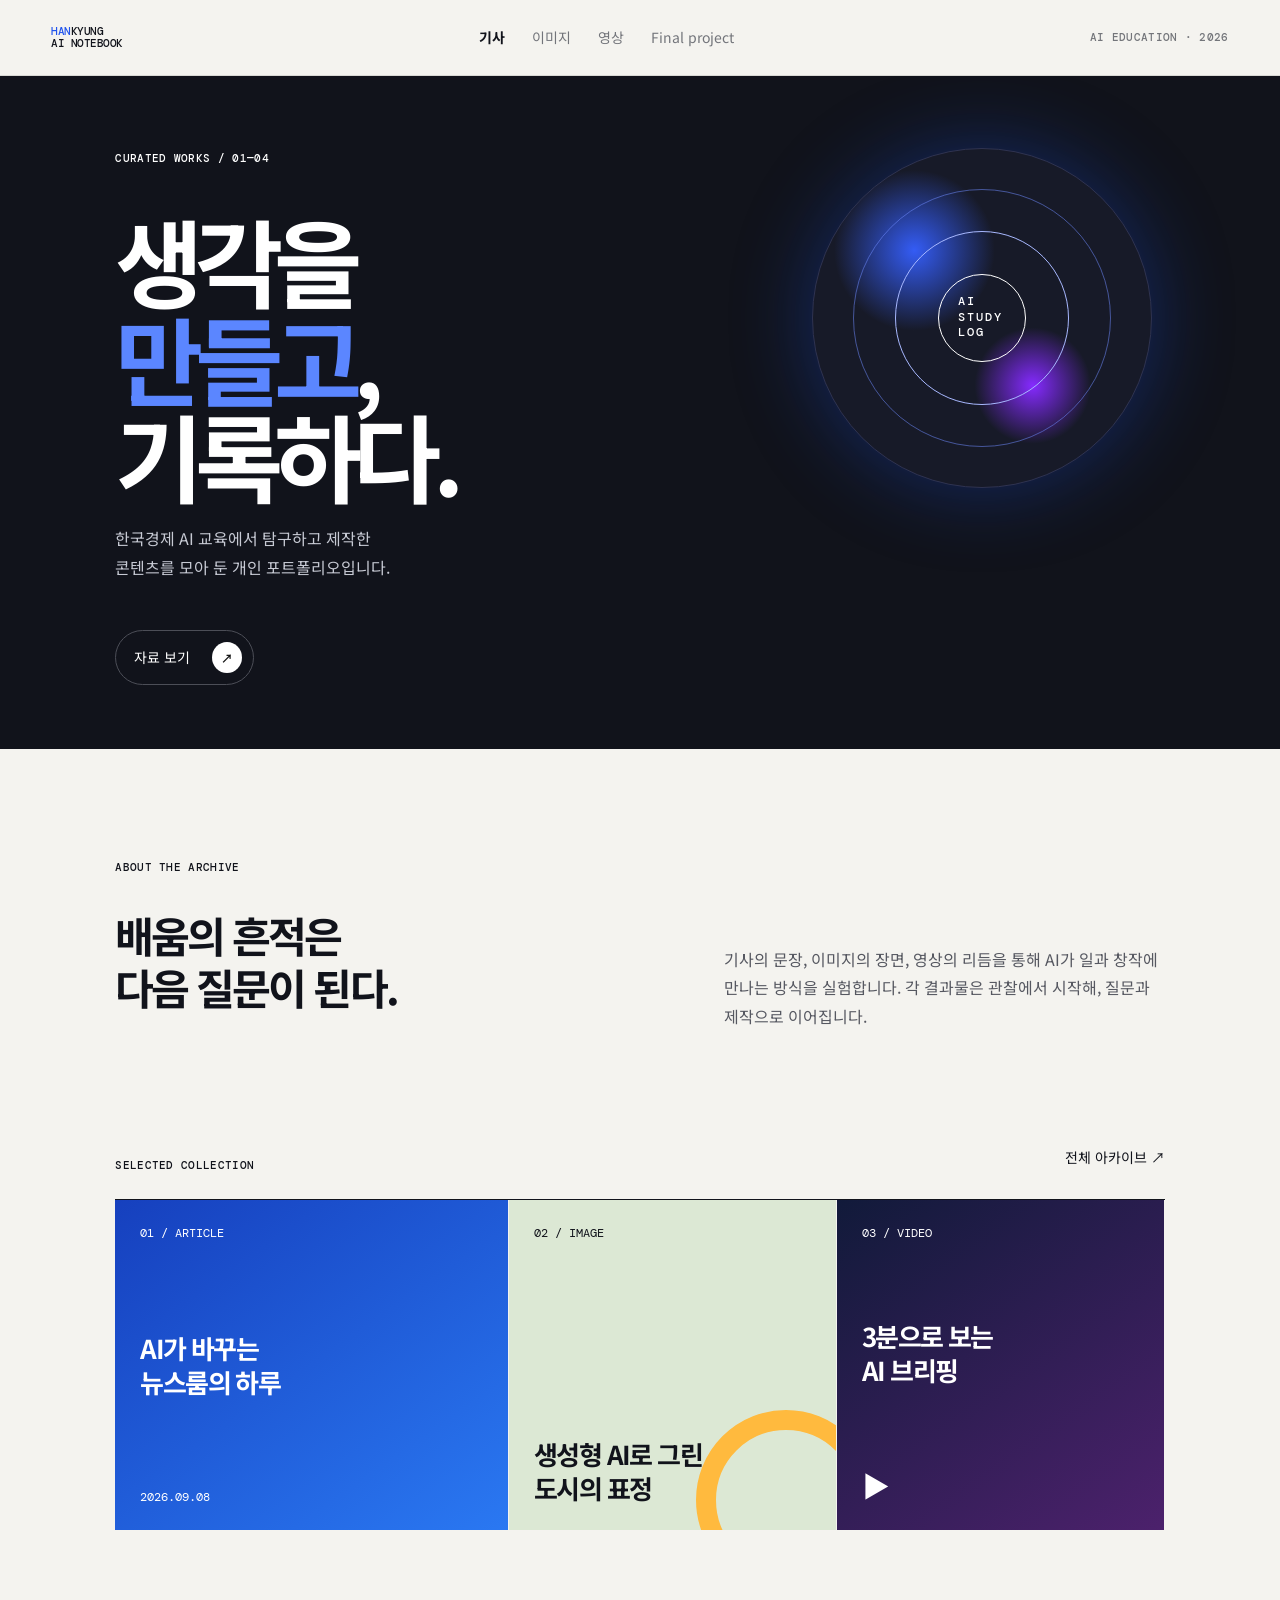
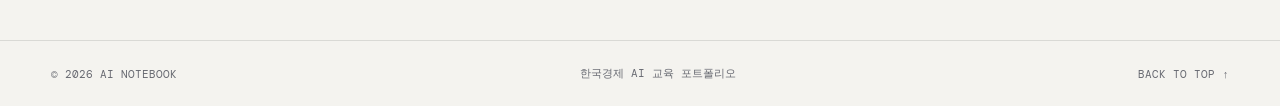
==== index.html @ bb25a0d8 "Add 한국경제 포트폴리오 사이트" ====
<!doctype html>
<html lang="ko">
<head>
  <meta charset="utf-8"><meta name="viewport" content="width=device-width, initial-scale=1">
  <meta name="description" content="한국경제 AI 교육 포트폴리오 아카이브">
  <title>AI NOTEBOOK | 한국경제 AI 교육</title>
  <link rel="preconnect" href="https://fonts.googleapis.com"><link rel="preconnect" href="https://fonts.gstatic.com" crossorigin>
  <link href="https://fonts.googleapis.com/css2?family=DM+Mono:wght@400;500&family=Noto+Sans+KR:wght@400;500;600;700;800&display=swap" rel="stylesheet">
  <link rel="stylesheet" href="style.css">
</head>
<body class="home">
  <header class="site-header"><a class="brand" href="index.html"><span>HAN</span>KYUNG<br>AI NOTEBOOK</a><nav aria-label="주요 메뉴"><a class="active" href="article.html">기사</a><a href="image.html">이미지</a><a href="video.html">영상</a><a href="final.html">Final project</a></nav><span class="cohort">AI EDUCATION · 2026</span></header>
  <main>
    <section class="hero"><p class="eyebrow">CURATED WORKS / 01—04</p><div><h1>생각을<br><em>만들고</em>,<br>기록하다.</h1><p class="hero-copy">한국경제 AI 교육에서 탐구하고 제작한<br>콘텐츠를 모아 둔 개인 포트폴리오입니다.</p><a class="round-link" href="article.html">자료 보기 <b>↗</b></a></div><div class="hero-orb" aria-hidden="true"><i></i><i></i><i></i><span>AI<br>STUDY<br>LOG</span></div></section>
    <section class="intro-grid"><div><p class="eyebrow">ABOUT THE ARCHIVE</p><h2>배움의 흔적은<br>다음 질문이 된다.</h2></div><p>기사의 문장, 이미지의 장면, 영상의 리듬을 통해 AI가 일과 창작에 만나는 방식을 실험합니다. 각 결과물은 관찰에서 시작해, 질문과 제작으로 이어집니다.</p></section>
    <section class="collection"><div class="section-top"><p class="eyebrow">SELECTED COLLECTION</p><a href="final.html">전체 아카이브 ↗</a></div><div class="feature-grid"><a class="tile tile-blue" href="article.html"><span>01 / ARTICLE</span><strong>AI가 바꾸는<br>뉴스룸의 하루</strong><small>2026.09.08</small></a><a class="tile tile-light" href="image.html"><span>02 / IMAGE</span><strong>생성형 AI로 그린<br>도시의 표정</strong><div class="mini-sun"></div></a><a class="tile tile-dark" href="video.html"><span>03 / VIDEO</span><strong>3분으로 보는<br>AI 브리핑</strong><b class="play">▶</b></a></div></section>
  </main>
  <footer><span>© 2026 AI NOTEBOOK</span><span>한국경제 AI 교육 포트폴리오</span><a href="#top">BACK TO TOP ↑</a></footer>
</body>
</html>
---- style.css ----
:root{--ink:#11131b;--paper:#f4f3ef;--blue:#2154ed;--line:#d9d9d5;--mono:'DM Mono',monospace;--sans:'Noto Sans KR',sans-serif}*{box-sizing:border-box}html{scroll-behavior:smooth}body{margin:0;color:var(--ink);background:var(--paper);font-family:var(--sans);font-size:16px}.site-header,footer{display:flex;align-items:center;justify-content:space-between;padding:25px max(4vw,32px);border-bottom:1px solid var(--line)}.brand{font:500 11px/1.12 var(--mono);letter-spacing:-.5px;color:inherit;text-decoration:none}.brand span{color:var(--blue)}nav{display:flex;gap:27px}nav a{font-size:14px;color:#72747a;text-decoration:none}nav a:hover,nav a.active{color:var(--ink);font-weight:700}.cohort,.eyebrow{font:500 11px var(--mono);letter-spacing:.03em}.cohort{color:#73757a}.hero{position:relative;overflow:hidden;min-height:580px;padding:64px max(9vw,50px);background:#11131b;color:#fff}.hero h1,.page-head h1,.final-wrap h1{margin:46px 0 20px;font-size:clamp(52px,7.5vw,108px);letter-spacing:-.09em;line-height:1.02}.hero h1 em,.final-wrap em{font-style:normal;color:#5b86ff}.hero-copy{line-height:1.8;color:#c7cad4}.round-link{display:inline-flex;gap:22px;align-items:center;margin-top:32px;padding:11px 11px 11px 18px;border:1px solid #4c4e57;border-radius:30px;color:#fff;text-decoration:none;font-size:14px}.round-link b{background:#fff;color:#111;padding:7px 9px;border-radius:50%;font-size:12px}.hero-orb{position:absolute;right:10%;top:72px;width:340px;height:340px;border:1px solid #2f3350;border-radius:50%;background:radial-gradient(circle at 30% 30%,#345cf5,transparent 24%),radial-gradient(circle at 65% 70%,#852aff,transparent 18%),#171a28;box-shadow:0 0 80px #164ad166}.hero-orb i{position:absolute;border:1px solid #708cff88;border-radius:50%;inset:40px}.hero-orb i:nth-child(2){inset:82px;border-color:#a8b8ff}.hero-orb i:nth-child(3){inset:125px;border-color:#fff}.hero-orb span{position:absolute;left:43%;top:43%;font:500 12px/1.3 var(--mono);letter-spacing:2px}.intro-grid{display:grid;grid-template-columns:1.2fr 1fr;gap:80px;padding:100px max(9vw,50px)}.intro-grid h2{font-size:clamp(28px,3.3vw,46px);letter-spacing:-.07em;line-height:1.22}.intro-grid>p{align-self:end;line-height:1.8;color:#565861}.collection{padding:0 max(9vw,50px) 110px}.section-top{display:flex;justify-content:space-between;border-bottom:1px solid var(--ink);padding-bottom:16px}.section-top a{color:inherit;text-decoration:none;font-size:14px}.feature-grid{display:grid;grid-template-columns:1.2fr 1fr 1fr;min-height:330px}.tile{position:relative;overflow:hidden;padding:25px;color:inherit;text-decoration:none;border-right:1px solid var(--paper);display:flex;flex-direction:column;justify-content:space-between}.tile span,.tile small{font:12px var(--mono)}.tile strong{font-size:26px;letter-spacing:-.06em;line-height:1.3}.tile-blue{color:#fff;background:linear-gradient(145deg,#1640be,#2a78f2)}.tile-light{background:#dce8d4}.tile-dark{color:#fff;background:linear-gradient(145deg,#111a3a,#4c216c)}.mini-sun{position:absolute;width:180px;height:180px;border:20px solid #ffba3e;border-radius:50%;right:-40px;bottom:-60px}.play{font-size:28px;z-index:1}.page-shell{max-width:1220px;margin:auto;padding:80px 40px 110px}.page-head{border-bottom:1px solid var(--ink);padding-bottom:35px;margin-bottom:45px}.page-head h1{font-size:72px;margin:28px 0 12px}.page-head>p:last-child{color:#5d6066}.article-layout{display:grid;grid-template-columns:1.1fr 1fr;gap:65px}.lead-story{position:relative;overflow:hidden;min-height:440px;padding:36px;background:#2556df;color:white}.tag{font:11px var(--mono);border:1px solid #adc2ff;padding:5px 9px;border-radius:20px}.lead-story h2{font-size:43px;letter-spacing:-.07em;line-height:1.15;margin:75px 0 18px}.lead-story p{max-width:390px;line-height:1.7}.lead-story a{position:relative;z-index:1;color:#fff}.number{position:absolute;right:-15px;bottom:-38px;font:240px/1 var(--mono);color:#ffffff20}.story-list article{padding:5px 0 25px;margin-bottom:25px;border-bottom:1px solid var(--line)}.story-list span,.video-list p{font:11px var(--mono);color:#6f727a}.story-list h3{font-size:24px;letter-spacing:-.05em;margin:13px 0}.story-list p{font-size:14px;color:#696b72}.masonry{display:grid;grid-template-columns:1.2fr .8fr 1fr;gap:18px}.visual{margin:0;min-height:240px;position:relative;overflow:hidden;background:#ddd}.visual figcaption{position:absolute;inset:auto 0 0;padding:16px;background:linear-gradient(transparent,#000b);color:#fff;font-size:17px}.visual figcaption span,.visual figcaption em{font:11px var(--mono);font-style:normal}.visual figcaption em{float:right}.one{grid-row:span 2;min-height:500px;background:radial-gradient(circle at 65% 25%,#ff6e5c,transparent 10%),linear-gradient(140deg,#17142d 25%,#175ee5 55%,#ff8c54)}.two{background:radial-gradient(circle at 70% 20%,#d9e0ff,transparent 15%),linear-gradient(125deg,#718a54,#d5e0a9)}.three{background:repeating-radial-gradient(ellipse at 20% 100%,#28d3d0 0 12px,#124d82 14px 30px)}.four{grid-column:span 2;background:radial-gradient(circle at 70% 45%,#ffde89,transparent 15%),linear-gradient(120deg,#111,#d03b99)}.five{background:linear-gradient(135deg,#f1c2b1,#772a63 48%,#192b62)}.video-page{background:#11131b;color:#f7f7f2}.video-page .site-header{border-color:#343640}.video-page nav a{color:#a1a4ad}.video-page nav a.active{color:#fff}.screen{position:relative;min-height:480px;padding:50px;background:radial-gradient(circle at 68% 42%,#7b3cff,transparent 7%),radial-gradient(circle at 55% 50%,#274ee9,transparent 20%),linear-gradient(135deg,#0d1532,#281c42);overflow:hidden}.screen:before,.screen:after{content:"";position:absolute;width:520px;height:190px;border:25px solid #2868f4;border-radius:50%;transform:rotate(-32deg);right:-90px;top:110px;opacity:.7}.screen:after{width:330px;height:120px;right:190px;top:170px;border-color:#a67cff}.screen-text{position:relative;z-index:1}.screen-text p{font:12px var(--mono)}.screen h2{font-size:clamp(35px,5vw,65px);line-height:1.15;letter-spacing:-.08em}.big-play{position:absolute;z-index:2;left:50%;top:50%;transform:translate(-50%,-50%);width:82px;height:82px;border:0;border-radius:50%;background:white;color:#2454df;font-size:26px;padding-left:8px}.duration{position:absolute;right:25px;bottom:25px;font:12px var(--mono)}.video-list{display:grid;grid-template-columns:repeat(3,1fr);gap:24px;margin-top:28px}.thumb{height:150px;display:grid;place-items:center}.thumb b{padding:12px 14px;border:1px solid #fff;border-radius:50%}.thumb-a{background:linear-gradient(135deg,#f46a80,#2433a5)}.thumb-b{background:linear-gradient(135deg,#1a937e,#8cd8cf)}.thumb-c{background:linear-gradient(135deg,#4e2573,#ff962d)}.video-list h3{margin:8px 0;font-size:18px}.final-page{background:#e5e5e0}.final-wrap{max-width:1220px;margin:auto;padding:75px 40px 75px}.final-wrap h1{margin:40px 0 15px}.final-copy{line-height:1.8;color:#606268}.project-board{margin-top:65px;display:grid;grid-template-columns:1fr 1.2fr;min-height:440px;background:#121523;color:#fff}.project-title{padding:45px}.project-title span,.project-meta{font:11px var(--mono)}.project-title h2{font-size:48px;line-height:.98;letter-spacing:-.07em}.project-title p{max-width:290px;font-size:14px;line-height:1.7;color:#c6c8d2}.project-title a{color:#fff;font-size:14px}.project-visual{position:relative;overflow:hidden;background:radial-gradient(circle,#427aff 0 11%,#182145 12% 29%,#13172b 30%)}.globe,.orbit{position:absolute;border:1px solid #8aa7ff;border-radius:50%;left:50%;top:50%;transform:translate(-50%,-50%)}.globe{width:180px;height:180px;background:repeating-linear-gradient(0deg,transparent 0 17px,#7194f855 18px 19px);box-shadow:0 0 55px #2556ff}.orbit{width:380px;height:180px;transform:translate(-50%,-50%) rotate(-24deg)}.o2{width:260px;height:300px;transform:translate(-50%,-50%) rotate(43deg);border-color:#eb96ff}.project-visual b{position:absolute;right:35px;bottom:30px;font:500 13px/1.2 var(--mono);letter-spacing:2px}.project-meta{display:flex;justify-content:space-between;gap:15px;padding-top:18px}footer{border-top:1px solid var(--line);border-bottom:0;font:11px var(--mono);color:#676971}footer a{color:inherit;text-decoration:none}@media(max-width:720px){.site-header{padding:18px 22px;align-items:flex-start}.cohort{display:none}nav{gap:13px;flex-wrap:wrap;justify-content:flex-end}nav a{font-size:12px}.hero{padding:42px 28px;min-height:610px}.hero-orb{width:230px;height:230px;right:-40px;top:270px}.intro-grid,.article-layout,.project-board{grid-template-columns:1fr;gap:25px}.intro-grid{padding:65px 28px}.collection{padding:0 28px 65px}.feature-grid{grid-template-columns:1fr;gap:1px}.tile{min-height:185px}.page-shell,.final-wrap{padding:55px 22px 65px}.page-head h1{font-size:55px}.masonry{grid-template-columns:1fr 1fr}.one{grid-row:span 1;grid-column:span 2;min-height:350px}.four{grid-column:span 2}.video-list{grid-template-columns:1fr}.screen{min-height:400px;padding:30px}.project-title{padding:32px}.project-visual{min-height:320px}.project-meta{flex-direction:column}.final-wrap h1{font-size:52px}footer{padding:22px;gap:12px;flex-wrap:wrap}}
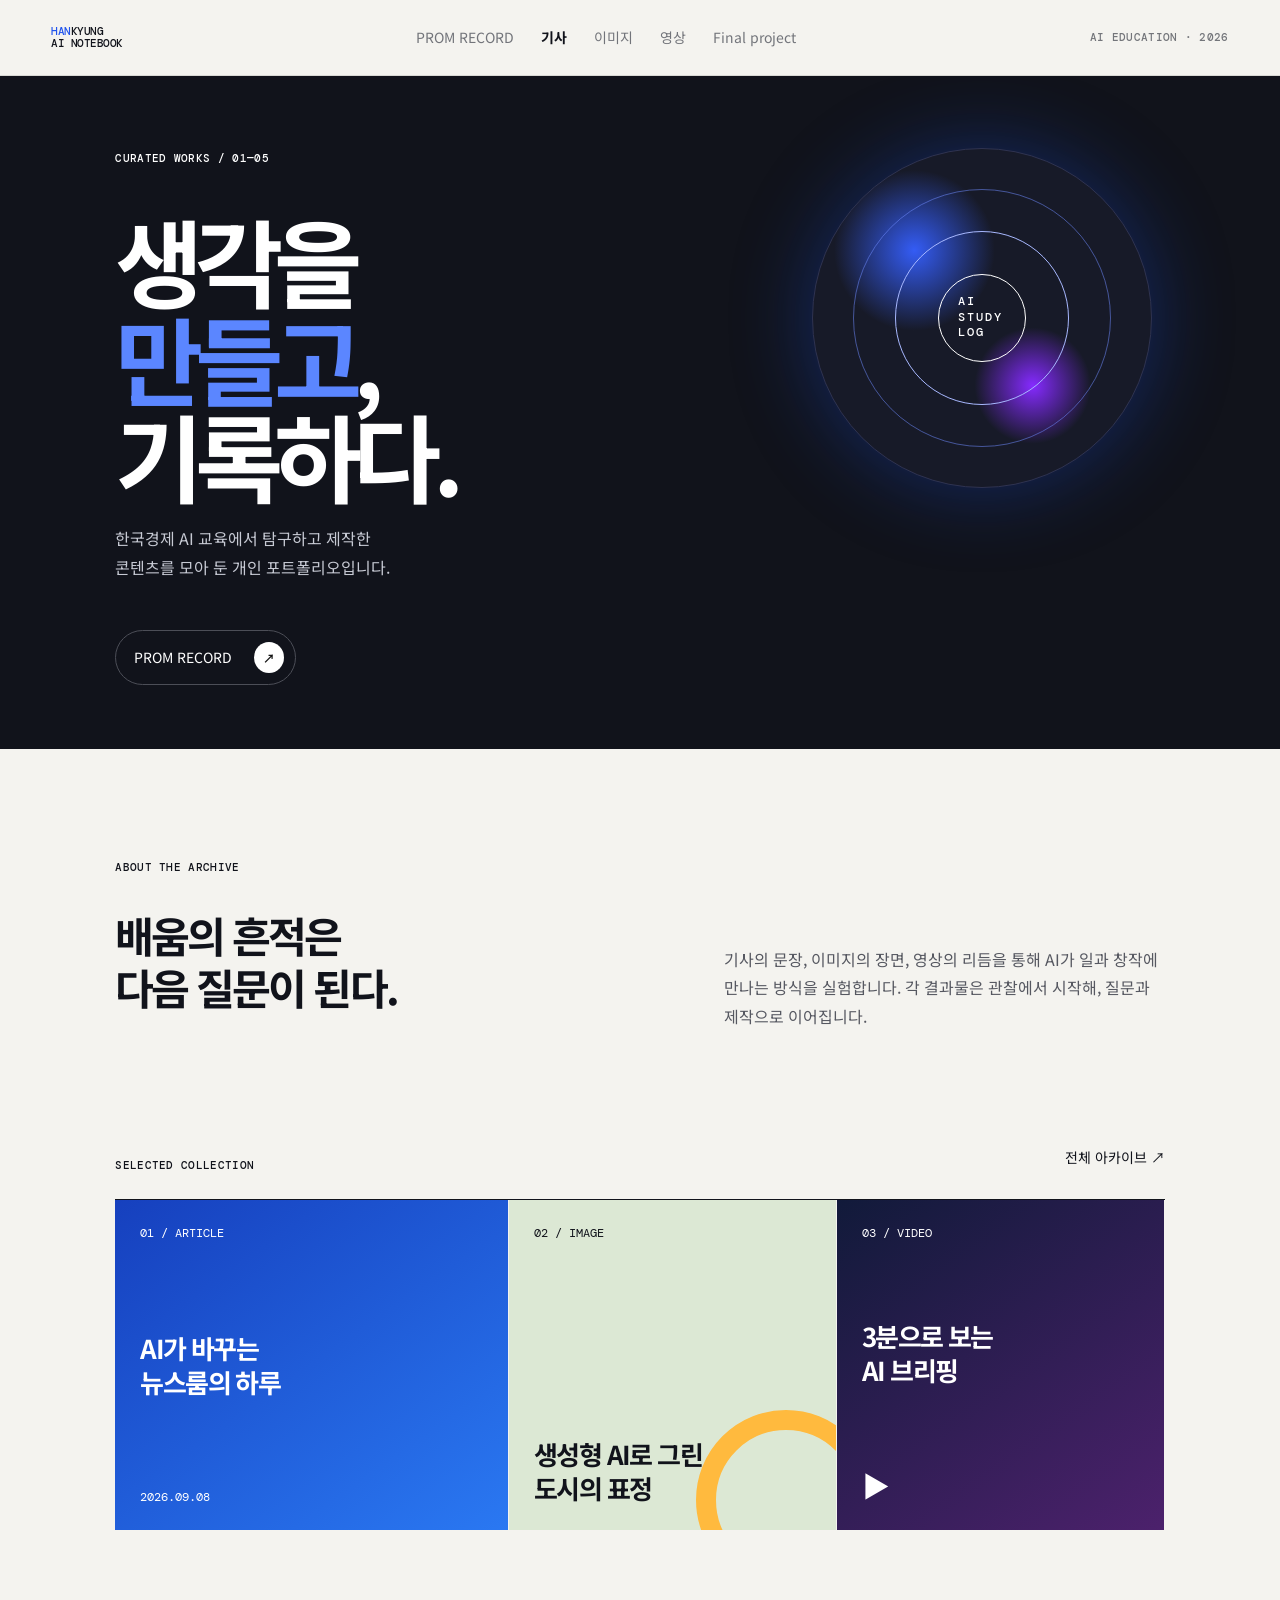
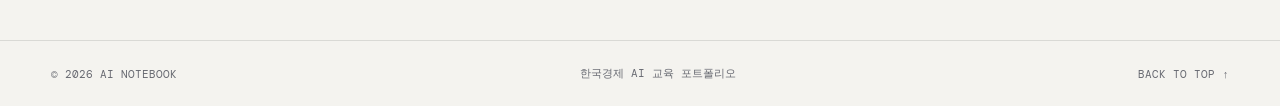
==== commit a0894ba0: "Add PROM RECORD introduction page" ====
--- a/index.html
+++ b/index.html
@@ -9,9 +9,9 @@
   <link rel="stylesheet" href="style.css">
 </head>
 <body class="home">
-  <header class="site-header"><a class="brand" href="index.html"><span>HAN</span>KYUNG<br>AI NOTEBOOK</a><nav aria-label="주요 메뉴"><a class="active" href="article.html">기사</a><a href="image.html">이미지</a><a href="video.html">영상</a><a href="final.html">Final project</a></nav><span class="cohort">AI EDUCATION · 2026</span></header>
+  <header class="site-header"><a class="brand" href="index.html"><span>HAN</span>KYUNG<br>AI NOTEBOOK</a><nav aria-label="주요 메뉴"><a href="introduce.html">PROM RECORD</a><a class="active" href="article.html">기사</a><a href="image.html">이미지</a><a href="video.html">영상</a><a href="final.html">Final project</a></nav><span class="cohort">AI EDUCATION · 2026</span></header>
   <main>
-    <section class="hero"><p class="eyebrow">CURATED WORKS / 01—04</p><div><h1>생각을<br><em>만들고</em>,<br>기록하다.</h1><p class="hero-copy">한국경제 AI 교육에서 탐구하고 제작한<br>콘텐츠를 모아 둔 개인 포트폴리오입니다.</p><a class="round-link" href="article.html">자료 보기 <b>↗</b></a></div><div class="hero-orb" aria-hidden="true"><i></i><i></i><i></i><span>AI<br>STUDY<br>LOG</span></div></section>
+    <section class="hero"><p class="eyebrow">CURATED WORKS / 01—05</p><div><h1>생각을<br><em>만들고</em>,<br>기록하다.</h1><p class="hero-copy">한국경제 AI 교육에서 탐구하고 제작한<br>콘텐츠를 모아 둔 개인 포트폴리오입니다.</p><a class="round-link" href="introduce.html">PROM RECORD <b>↗</b></a></div><div class="hero-orb" aria-hidden="true"><i></i><i></i><i></i><span>AI<br>STUDY<br>LOG</span></div></section>
     <section class="intro-grid"><div><p class="eyebrow">ABOUT THE ARCHIVE</p><h2>배움의 흔적은<br>다음 질문이 된다.</h2></div><p>기사의 문장, 이미지의 장면, 영상의 리듬을 통해 AI가 일과 창작에 만나는 방식을 실험합니다. 각 결과물은 관찰에서 시작해, 질문과 제작으로 이어집니다.</p></section>
     <section class="collection"><div class="section-top"><p class="eyebrow">SELECTED COLLECTION</p><a href="final.html">전체 아카이브 ↗</a></div><div class="feature-grid"><a class="tile tile-blue" href="article.html"><span>01 / ARTICLE</span><strong>AI가 바꾸는<br>뉴스룸의 하루</strong><small>2026.09.08</small></a><a class="tile tile-light" href="image.html"><span>02 / IMAGE</span><strong>생성형 AI로 그린<br>도시의 표정</strong><div class="mini-sun"></div></a><a class="tile tile-dark" href="video.html"><span>03 / VIDEO</span><strong>3분으로 보는<br>AI 브리핑</strong><b class="play">▶</b></a></div></section>
   </main>
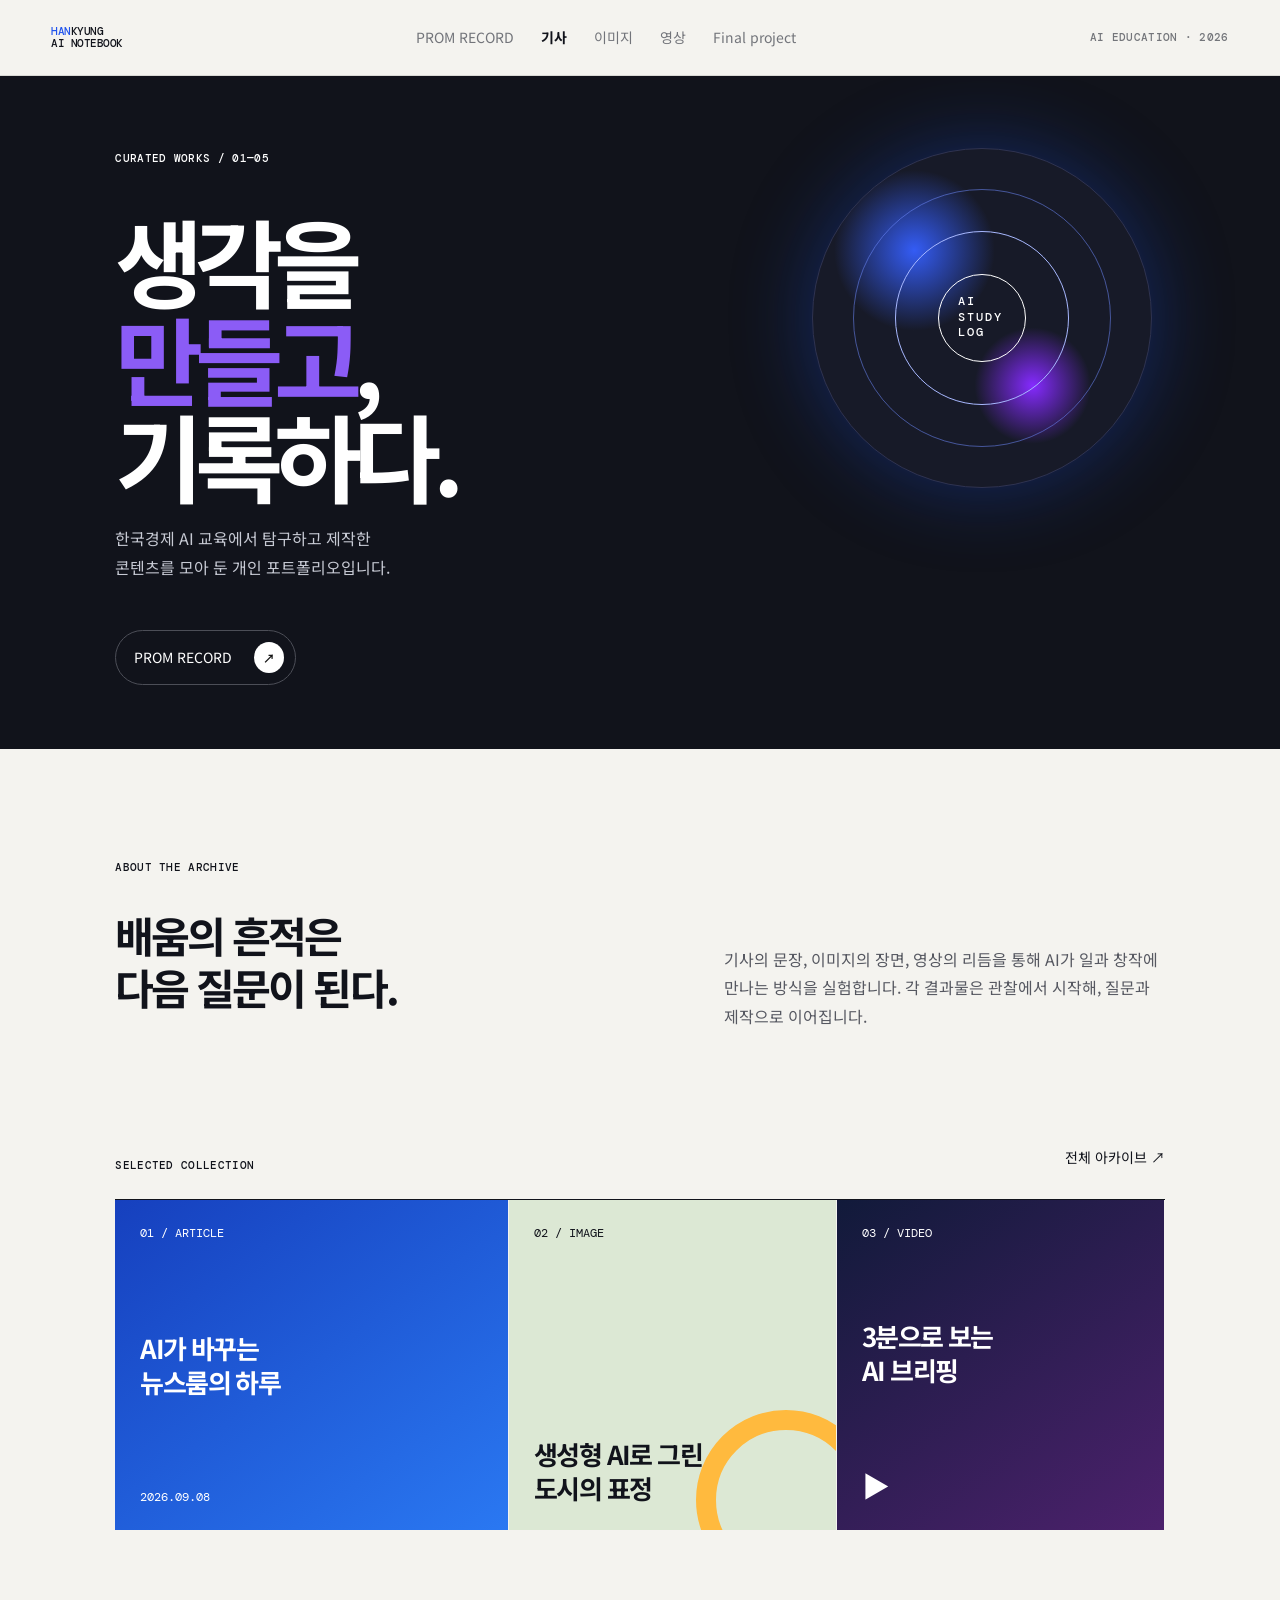
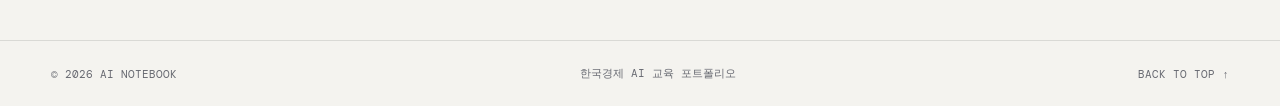
==== commit de2570a3: "Change hero highlight to purple" ====
--- a/index.html
+++ b/index.html
@@ -7,6 +7,7 @@
   <link rel="preconnect" href="https://fonts.googleapis.com"><link rel="preconnect" href="https://fonts.gstatic.com" crossorigin>
   <link href="https://fonts.googleapis.com/css2?family=DM+Mono:wght@400;500&family=Noto+Sans+KR:wght@400;500;600;700;800&display=swap" rel="stylesheet">
   <link rel="stylesheet" href="style.css">
+  <style>.hero h1 em{color:#8b5cf6}</style>
 </head>
 <body class="home">
   <header class="site-header"><a class="brand" href="index.html"><span>HAN</span>KYUNG<br>AI NOTEBOOK</a><nav aria-label="주요 메뉴"><a href="introduce.html">PROM RECORD</a><a class="active" href="article.html">기사</a><a href="image.html">이미지</a><a href="video.html">영상</a><a href="final.html">Final project</a></nav><span class="cohort">AI EDUCATION · 2026</span></header>
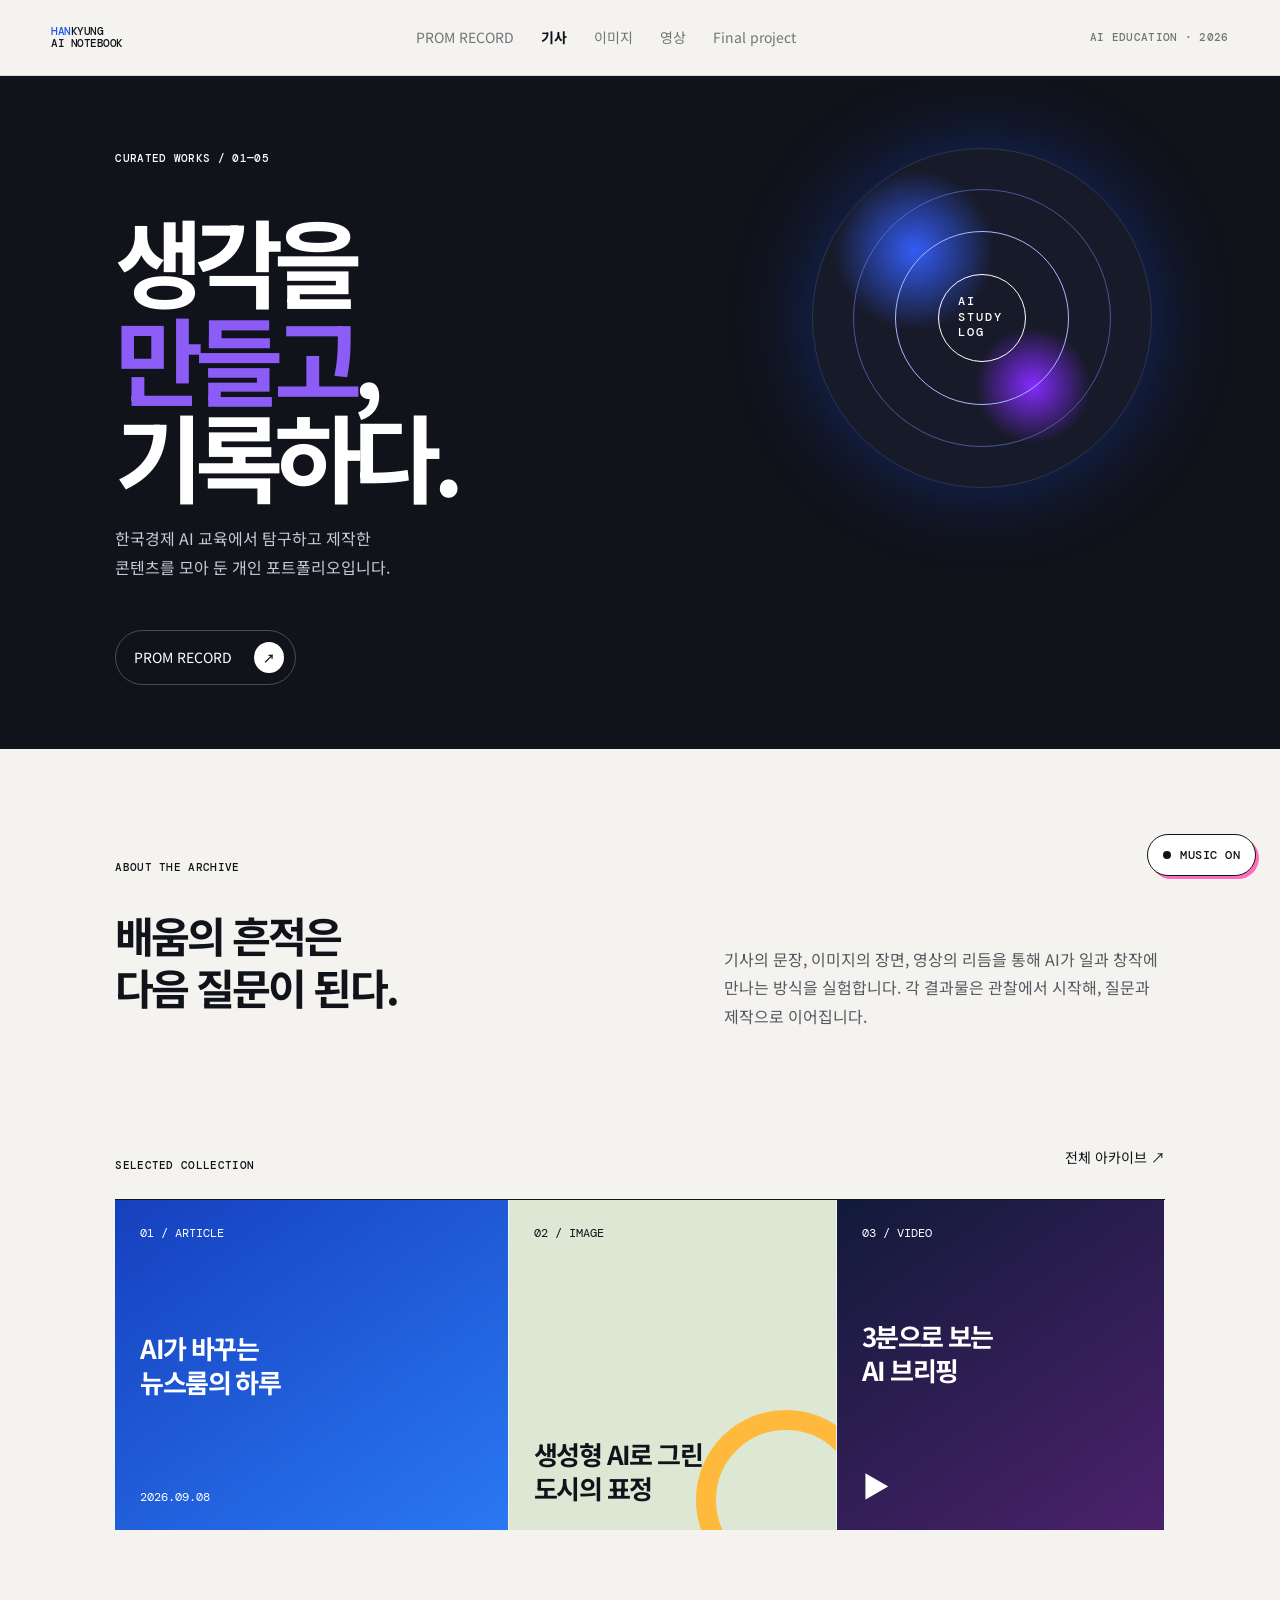
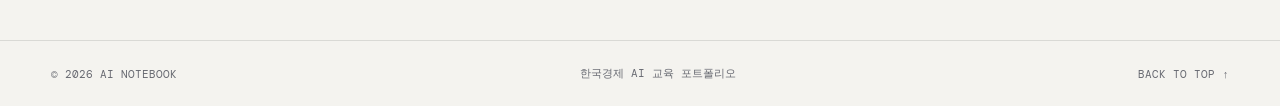
==== commit 326bd7e9: "Add playful website music toggle" ====
--- a/index.html
+++ b/index.html
@@ -8,7 +8,7 @@
   <link href="https://fonts.googleapis.com/css2?family=DM+Mono:wght@400;500&family=Noto+Sans+KR:wght@400;500;600;700;800&display=swap" rel="stylesheet">
   <link rel="stylesheet" href="style.css">
   <style>.hero h1 em{color:#8b5cf6}</style>
-</head>
+<link rel="stylesheet" href="sound.css"></head>
 <body class="home">
   <header class="site-header"><a class="brand" href="index.html"><span>HAN</span>KYUNG<br>AI NOTEBOOK</a><nav aria-label="주요 메뉴"><a href="introduce.html">PROM RECORD</a><a class="active" href="article.html">기사</a><a href="image.html">이미지</a><a href="video.html">영상</a><a href="final.html">Final project</a></nav><span class="cohort">AI EDUCATION · 2026</span></header>
   <main>
@@ -17,5 +17,5 @@
     <section class="collection"><div class="section-top"><p class="eyebrow">SELECTED COLLECTION</p><a href="final.html">전체 아카이브 ↗</a></div><div class="feature-grid"><a class="tile tile-blue" href="article.html"><span>01 / ARTICLE</span><strong>AI가 바꾸는<br>뉴스룸의 하루</strong><small>2026.09.08</small></a><a class="tile tile-light" href="image.html"><span>02 / IMAGE</span><strong>생성형 AI로 그린<br>도시의 표정</strong><div class="mini-sun"></div></a><a class="tile tile-dark" href="video.html"><span>03 / VIDEO</span><strong>3분으로 보는<br>AI 브리핑</strong><b class="play">▶</b></a></div></section>
   </main>
   <footer><span>© 2026 AI NOTEBOOK</span><span>한국경제 AI 교육 포트폴리오</span><a href="#top">BACK TO TOP ↑</a></footer>
-</body>
+<script src="sound.js"></script></body>
 </html>
--- a/sound.css
+++ b/sound.css
@@ -0,0 +1 @@
+.sound-toggle{position:fixed;right:24px;bottom:24px;z-index:20;display:inline-flex;align-items:center;gap:9px;padding:12px 15px;border:1px solid #11131b;border-radius:999px;background:#fff;color:#11131b;font:500 12px var(--mono);letter-spacing:.04em;cursor:pointer;box-shadow:3px 3px 0 #ff6cba;transition:transform .18s ease,box-shadow .18s ease}.sound-toggle:hover{transform:translate(2px,2px);box-shadow:1px 1px 0 #ff6cba}.sound-toggle[aria-pressed="true"]{background:#ff6cba;color:#11131b;box-shadow:3px 3px 0 #11131b}.sound-toggle i{width:8px;height:8px;border-radius:50%;background:currentColor}@media(max-width:720px){.sound-toggle{right:16px;bottom:16px;padding:11px 13px}}
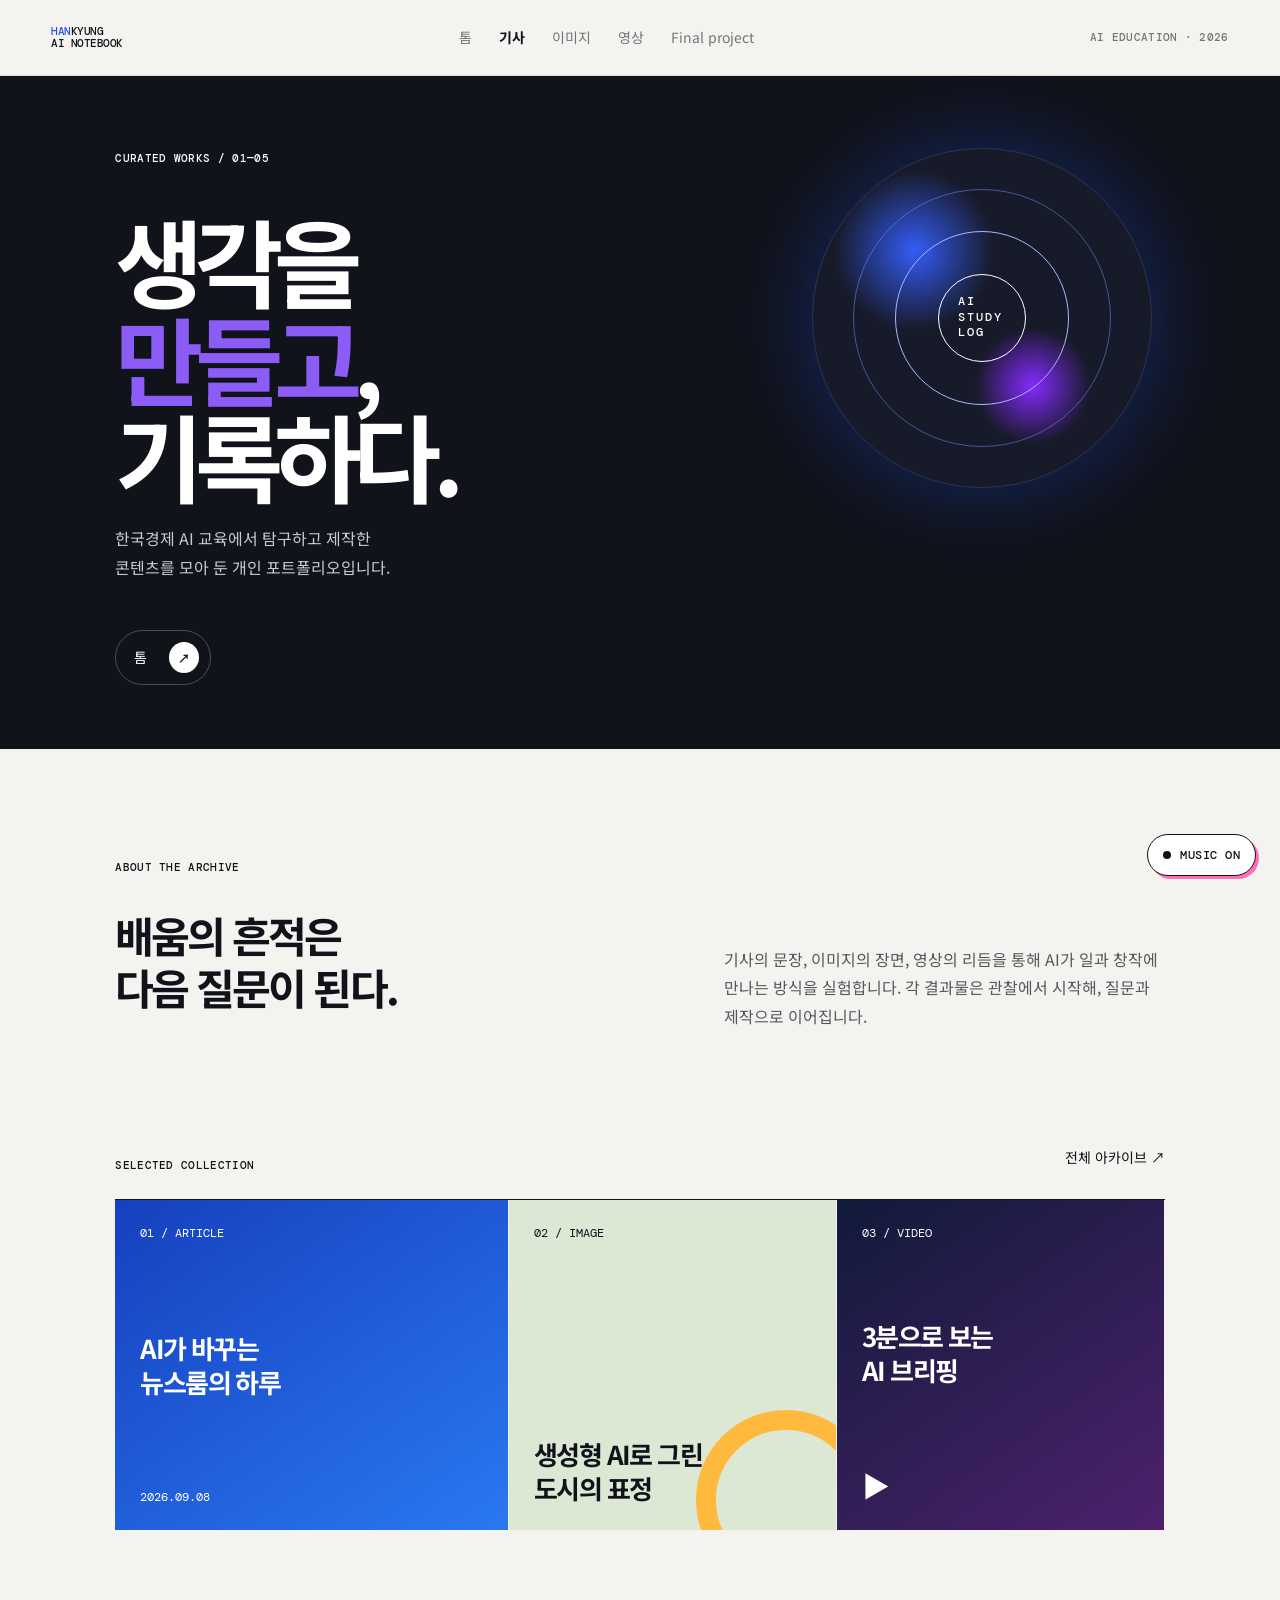
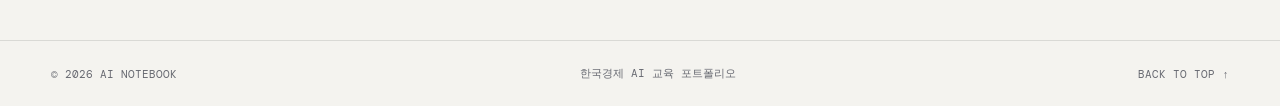
==== commit 026e5abb: "Rename portfolio menu to 톰" ====
--- a/index.html
+++ b/index.html
@@ -8,11 +8,11 @@
   <link href="https://fonts.googleapis.com/css2?family=DM+Mono:wght@400;500&family=Noto+Sans+KR:wght@400;500;600;700;800&display=swap" rel="stylesheet">
   <link rel="stylesheet" href="style.css">
   <style>.hero h1 em{color:#8b5cf6}</style>
-<link rel="stylesheet" href="sound.css"></head>
+<link rel="stylesheet" href="sound.css"><link rel="stylesheet" href="responsive.css"></head>
 <body class="home">
-  <header class="site-header"><a class="brand" href="index.html"><span>HAN</span>KYUNG<br>AI NOTEBOOK</a><nav aria-label="주요 메뉴"><a href="introduce.html">PROM RECORD</a><a class="active" href="article.html">기사</a><a href="image.html">이미지</a><a href="video.html">영상</a><a href="final.html">Final project</a></nav><span class="cohort">AI EDUCATION · 2026</span></header>
+  <header class="site-header"><a class="brand" href="index.html"><span>HAN</span>KYUNG<br>AI NOTEBOOK</a><nav aria-label="주요 메뉴"><a href="introduce.html">톰</a><a class="active" href="article.html">기사</a><a href="image.html">이미지</a><a href="video.html">영상</a><a href="final.html">Final project</a></nav><span class="cohort">AI EDUCATION · 2026</span></header>
   <main>
-    <section class="hero"><p class="eyebrow">CURATED WORKS / 01—05</p><div><h1>생각을<br><em>만들고</em>,<br>기록하다.</h1><p class="hero-copy">한국경제 AI 교육에서 탐구하고 제작한<br>콘텐츠를 모아 둔 개인 포트폴리오입니다.</p><a class="round-link" href="introduce.html">PROM RECORD <b>↗</b></a></div><div class="hero-orb" aria-hidden="true"><i></i><i></i><i></i><span>AI<br>STUDY<br>LOG</span></div></section>
+    <section class="hero"><p class="eyebrow">CURATED WORKS / 01—05</p><div><h1>생각을<br><em>만들고</em>,<br>기록하다.</h1><p class="hero-copy">한국경제 AI 교육에서 탐구하고 제작한<br>콘텐츠를 모아 둔 개인 포트폴리오입니다.</p><a class="round-link" href="introduce.html">톰 <b>↗</b></a></div><div class="hero-orb" aria-hidden="true"><i></i><i></i><i></i><span>AI<br>STUDY<br>LOG</span></div></section>
     <section class="intro-grid"><div><p class="eyebrow">ABOUT THE ARCHIVE</p><h2>배움의 흔적은<br>다음 질문이 된다.</h2></div><p>기사의 문장, 이미지의 장면, 영상의 리듬을 통해 AI가 일과 창작에 만나는 방식을 실험합니다. 각 결과물은 관찰에서 시작해, 질문과 제작으로 이어집니다.</p></section>
     <section class="collection"><div class="section-top"><p class="eyebrow">SELECTED COLLECTION</p><a href="final.html">전체 아카이브 ↗</a></div><div class="feature-grid"><a class="tile tile-blue" href="article.html"><span>01 / ARTICLE</span><strong>AI가 바꾸는<br>뉴스룸의 하루</strong><small>2026.09.08</small></a><a class="tile tile-light" href="image.html"><span>02 / IMAGE</span><strong>생성형 AI로 그린<br>도시의 표정</strong><div class="mini-sun"></div></a><a class="tile tile-dark" href="video.html"><span>03 / VIDEO</span><strong>3분으로 보는<br>AI 브리핑</strong><b class="play">▶</b></a></div></section>
   </main>
--- a/responsive.css
+++ b/responsive.css
@@ -0,0 +1 @@
+html{overflow-x:hidden}img,svg,video,canvas{max-width:100%;height:auto}.site-header{gap:22px}.site-header nav{min-width:0}.site-header nav a{white-space:nowrap}@media(max-width:1080px){.site-header{padding-inline:clamp(24px,4vw,42px)}.site-header nav{gap:clamp(12px,2vw,22px)}.cohort{display:none}.hero{padding-inline:clamp(32px,7vw,70px)}.hero-orb{right:5%;transform:scale(.86);transform-origin:right top}.intro-grid{gap:45px}.page-shell,.final-wrap{padding-inline:clamp(28px,5vw,40px)}}@media(max-width:820px){.site-header{display:grid;grid-template-columns:auto 1fr;padding-block:18px}.site-header nav{grid-column:1/-1;grid-row:2;display:grid;grid-template-columns:repeat(5,minmax(0,1fr));gap:0;border-top:1px solid var(--line);padding-top:14px}.site-header nav a{font-size:12px;text-align:center}.hero{min-height:530px;padding-top:46px;padding-bottom:48px}.hero-orb{width:260px;height:260px;right:-18px;top:220px;transform:none;opacity:.82}.hero h1{position:relative;z-index:1}.intro-grid{grid-template-columns:1fr;gap:20px;padding-block:70px}.intro-grid>p{max-width:580px}.feature-grid{min-height:0}.tile{min-height:270px}.article-layout{gap:38px}.masonry{gap:12px}.profile-note{gap:40px}}@media(max-width:600px){body{font-size:16px}.site-header{padding:16px 18px 14px}.site-header nav{grid-template-columns:repeat(3,minmax(0,1fr));row-gap:11px;padding-top:12px}.site-header nav a{font-size:11px;letter-spacing:-.04em}.hero{min-height:560px;padding:38px 24px 40px}.hero h1{font-size:clamp(48px,16vw,70px);line-height:1.05}.hero-copy{font-size:15px;line-height:1.7}.hero-orb{width:210px;height:210px;top:292px;right:-30px}.hero-orb i:nth-child(2){inset:55px}.hero-orb i:nth-child(3){inset:85px}.hero-orb span{font-size:10px}.intro-grid,.collection{padding-left:24px;padding-right:24px}.collection{padding-bottom:65px}.section-top{gap:18px}.section-top a{font-size:13px}.feature-grid{grid-template-columns:1fr}.tile{min-height:180px;border-right:0;border-bottom:1px solid var(--paper)}.page-shell,.final-wrap{padding:52px 20px 65px}.page-head h1{font-size:clamp(45px,15vw,58px)}.article-layout{grid-template-columns:1fr;gap:28px}.lead-story{min-height:370px;padding:26px}.lead-story h2{font-size:34px;margin-top:55px}.masonry{grid-template-columns:1fr;gap:12px}.one,.four{grid-row:auto;grid-column:auto;min-height:300px}.visual{min-height:240px}.video-list{gap:30px}.screen{min-height:380px}.screen h2{font-size:clamp(36px,12vw,52px)}.project-board{grid-template-columns:1fr}.project-title{padding:30px}.project-title h2{font-size:42px}.project-visual{min-height:280px}.project-meta{font-size:10px}.profile-hero,.profile-note,.profile-fields,.profile-closing{padding-left:24px;padding-right:24px}.profile-note{padding-top:65px;padding-bottom:65px}.profile-stamp{width:150px;height:150px}.field-list{grid-template-columns:1fr}.field-list article,.field-list article+article{padding:25px 0;border-right:0;border-bottom:1px solid #cbd0df}footer{padding:20px 24px;font-size:10px}}
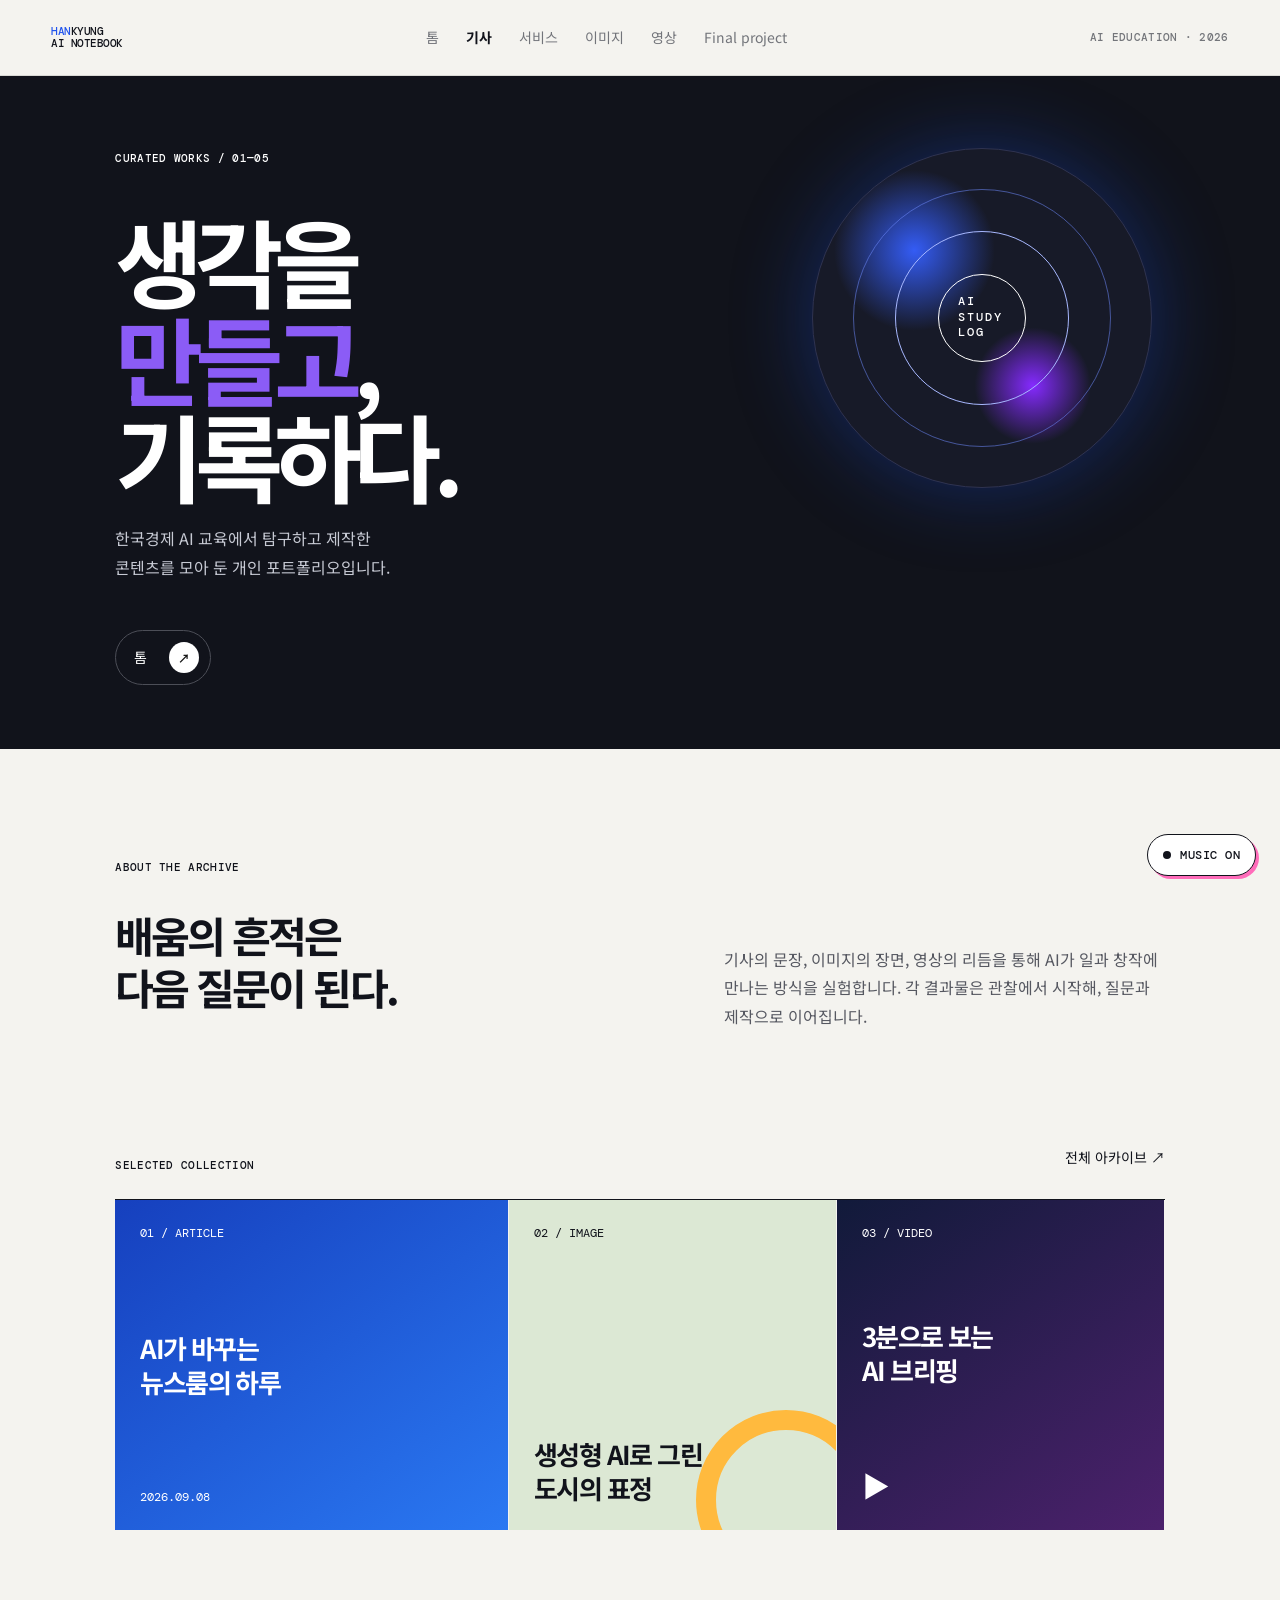
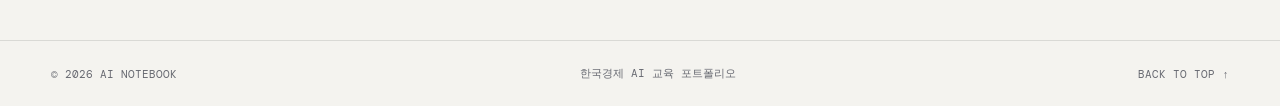
==== commit b4d13809: "Add CyMiniroom service showcase" ====
--- a/index.html
+++ b/index.html
@@ -10,7 +10,7 @@
   <style>.hero h1 em{color:#8b5cf6}</style>
 <link rel="stylesheet" href="sound.css"><link rel="stylesheet" href="responsive.css"></head>
 <body class="home">
-  <header class="site-header"><a class="brand" href="index.html"><span>HAN</span>KYUNG<br>AI NOTEBOOK</a><nav aria-label="주요 메뉴"><a href="introduce.html">톰</a><a class="active" href="article.html">기사</a><a href="image.html">이미지</a><a href="video.html">영상</a><a href="final.html">Final project</a></nav><span class="cohort">AI EDUCATION · 2026</span></header>
+  <header class="site-header"><a class="brand" href="index.html"><span>HAN</span>KYUNG<br>AI NOTEBOOK</a><nav aria-label="주요 메뉴"><a href="introduce.html">톰</a><a class="active" href="article.html">기사</a><a href="service.html">서비스</a><a href="image.html">이미지</a><a href="video.html">영상</a><a href="final.html">Final project</a></nav><span class="cohort">AI EDUCATION · 2026</span></header>
   <main>
     <section class="hero"><p class="eyebrow">CURATED WORKS / 01—05</p><div><h1>생각을<br><em>만들고</em>,<br>기록하다.</h1><p class="hero-copy">한국경제 AI 교육에서 탐구하고 제작한<br>콘텐츠를 모아 둔 개인 포트폴리오입니다.</p><a class="round-link" href="introduce.html">톰 <b>↗</b></a></div><div class="hero-orb" aria-hidden="true"><i></i><i></i><i></i><span>AI<br>STUDY<br>LOG</span></div></section>
     <section class="intro-grid"><div><p class="eyebrow">ABOUT THE ARCHIVE</p><h2>배움의 흔적은<br>다음 질문이 된다.</h2></div><p>기사의 문장, 이미지의 장면, 영상의 리듬을 통해 AI가 일과 창작에 만나는 방식을 실험합니다. 각 결과물은 관찰에서 시작해, 질문과 제작으로 이어집니다.</p></section>
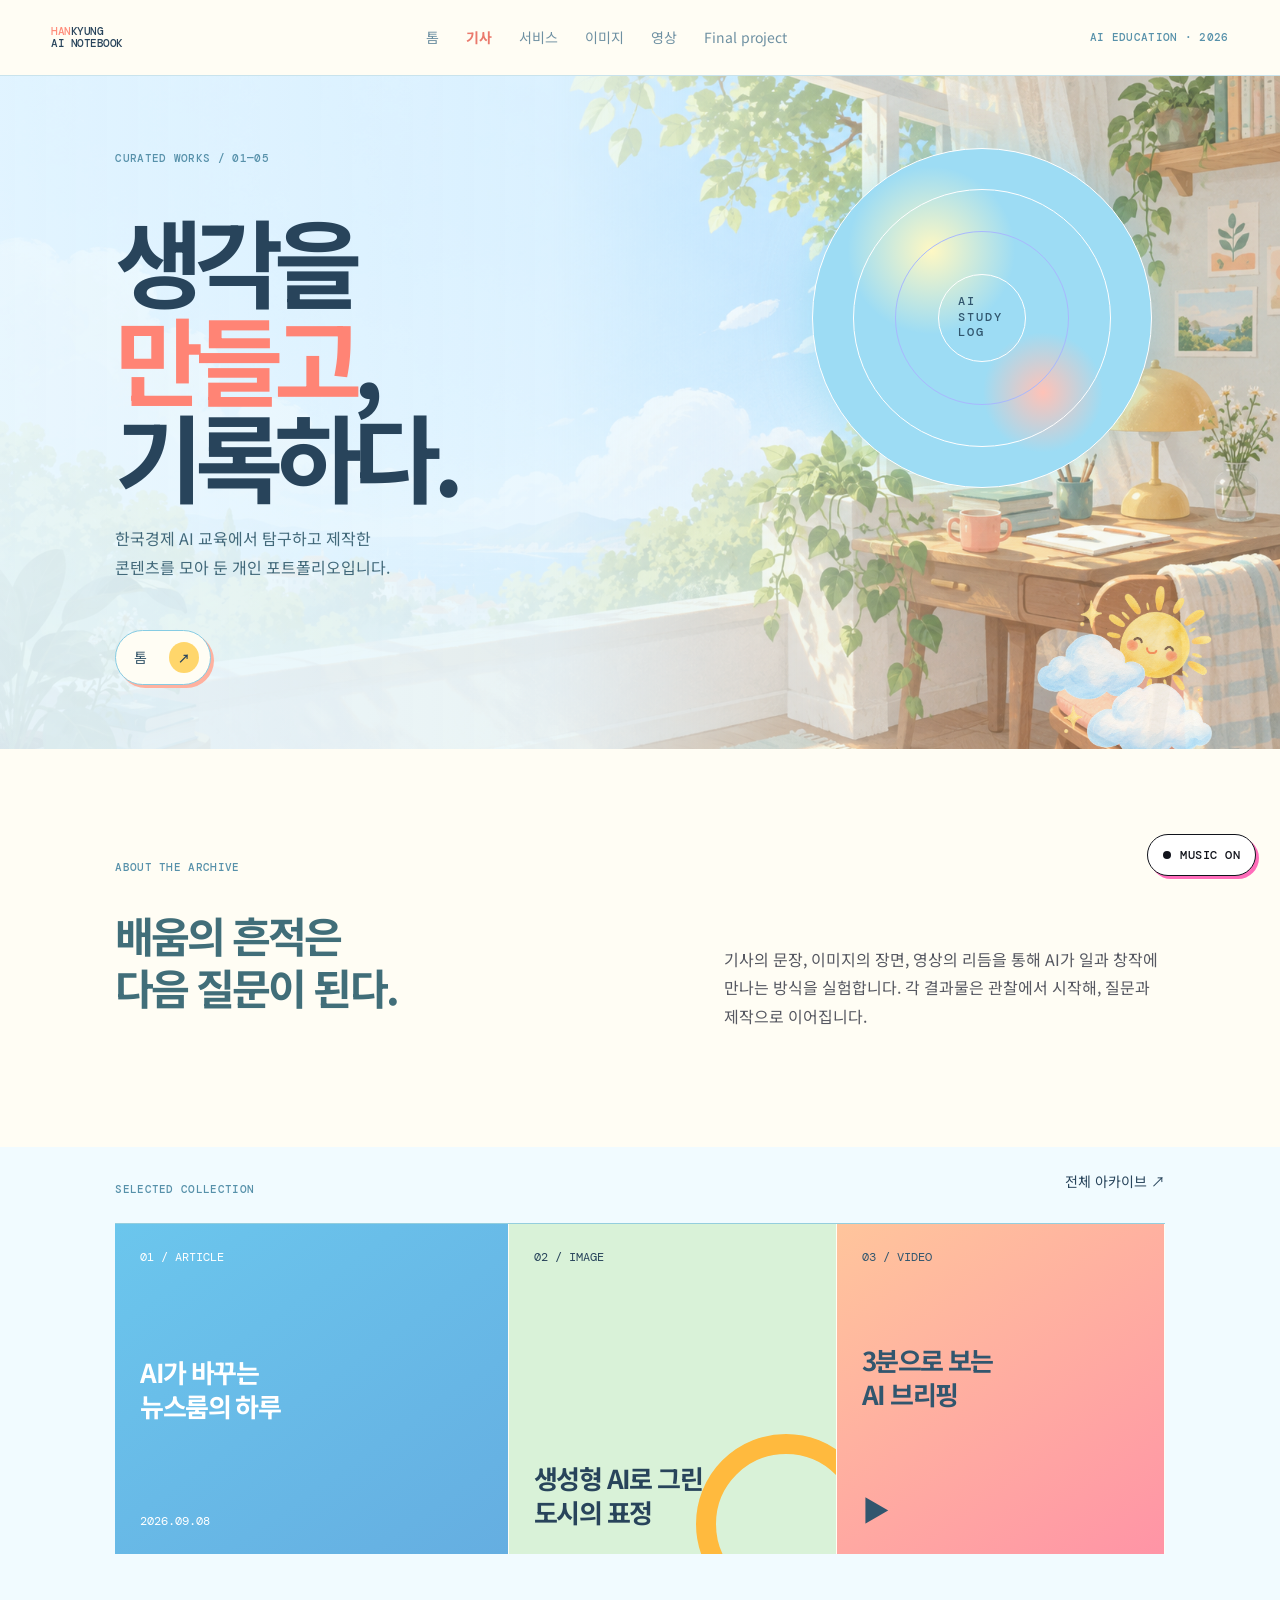
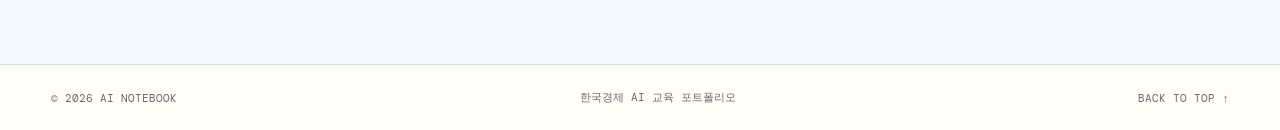
==== commit 08a8c0a0: "Refresh portfolio with summer pastel theme" ====
--- a/index.html
+++ b/index.html
@@ -8,7 +8,7 @@
   <link href="https://fonts.googleapis.com/css2?family=DM+Mono:wght@400;500&family=Noto+Sans+KR:wght@400;500;600;700;800&display=swap" rel="stylesheet">
   <link rel="stylesheet" href="style.css">
   <style>.hero h1 em{color:#8b5cf6}</style>
-<link rel="stylesheet" href="sound.css"><link rel="stylesheet" href="responsive.css"></head>
+<link rel="stylesheet" href="sound.css"><link rel="stylesheet" href="responsive.css"><link rel="stylesheet" href="summer-theme.css"></head>
 <body class="home">
   <header class="site-header"><a class="brand" href="index.html"><span>HAN</span>KYUNG<br>AI NOTEBOOK</a><nav aria-label="주요 메뉴"><a href="introduce.html">톰</a><a class="active" href="article.html">기사</a><a href="service.html">서비스</a><a href="image.html">이미지</a><a href="video.html">영상</a><a href="final.html">Final project</a></nav><span class="cohort">AI EDUCATION · 2026</span></header>
   <main>
--- a/summer-theme.css
+++ b/summer-theme.css
@@ -0,0 +1 @@
+:root{--ink:#28445b;--paper:#fffdf4;--blue:#46aee0;--line:#c9e3ec;--sky:#dff4ff;--sun:#ffd66b;--coral:#ff8d7b;--mint:#cdeed8}body{background:var(--paper);color:var(--ink)}.site-header,footer{background:#fffdf4;border-color:var(--line)}.brand span{color:var(--coral)}nav a{color:#6e90a2}nav a:hover,nav a.active{color:#ea796c}.cohort,.eyebrow{color:#5791aa}.home .hero{background:linear-gradient(90deg,#e8f7ffeb 0%,#e8f7ffd9 43%,#e8f7ff3d 77%),url('assets/summer-room.png') center/cover;color:#28445b}.hero h1 em{color:#ff8475!important}.hero-copy{color:#42697a}.round-link{border-color:#86cce3;background:#fffdf4;color:#355569;box-shadow:3px 3px 0 #ffb19f}.round-link b{background:#ffd66b;color:#28445b}.hero-orb{background:radial-gradient(circle at 35% 30%,#fff8c3,transparent 26%),radial-gradient(circle at 68% 72%,#ffc2b7,transparent 18%),#9ddcf4;box-shadow:0 0 50px #82d3ef88;border-color:#fff}.hero-orb i{border-color:#fff}.hero-orb span{color:#31566e}.intro-grid{background:#fffdf4}.intro-grid h2{color:#416e79}.collection{padding-top:24px;background:#f1fbff}.section-top{border-color:#94cede}.tile-blue{background:linear-gradient(145deg,#6bc6ed,#65aee1)}.tile-light{background:#d9f2d8}.tile-dark{background:linear-gradient(145deg,#ffc59c,#ff94a6);color:#31566e}.page-shell,.final-wrap{background:#fffdf4}.page-head{border-color:#9ed7e7}.page-head h1{color:#ff8174}.lead-story{background:linear-gradient(145deg,#65c8eb,#78aee7)}.tag{border-color:#fff4c7}.number{color:#ffffff44}.visual{border-radius:18px}.video-page{background:#eaf8ff;color:#28445b}.video-page .site-header{border-color:#b7dfec}.video-page nav a{color:#6292a6}.video-page nav a.active{color:#ef7f71}.screen{border-radius:28px;background:linear-gradient(135deg,#8be0ef,#8cb8f7 55%,#ffd2a5)}.screen:before,.screen:after{border-color:#fff8d7}.screen:after{border-color:#ffb2a4}.screen h2{color:#28445b}.big-play{color:#ef7f71}.video-list p{color:#5d879b}.final-page{background:#f4fbef}.project-board{background:#80c5df}.project-visual{background:radial-gradient(circle,#fff6bd 0 11%,#7fc5df 12% 29%,#71b2d4 30%)}.project-title{color:#28445b}.project-title p{color:#325d72}.project-title a{color:#28445b}.globe,.orbit{border-color:#fff}.o2{border-color:#ffd6b6}.introduce-page{background:#f2fbff}.profile-hero{background:linear-gradient(120deg,#8dd5f0,#7db8e9)}.profile-stamp{background:radial-gradient(circle at center,#fff7b9 0 6%,transparent 7%),repeating-radial-gradient(circle at center,transparent 0 27px,#ffffffaa 28px 29px);border-color:#fff}.profile-kicker,.profile-lede em{color:#fff4bf}.profile-note{border-color:#c7e5ef}.profile-closing{background:#75c6e3}.channel-pick{background:#fff9e8}.youtube-button{background:#ff7d72;border-color:#ef685e;box-shadow:5px 5px 0 #ffd366}.service-page{background:#effaff}.service-hero{background:linear-gradient(120deg,#e5f7ffdf,#fff5dbd6),url('assets/summer-room.png') center/cover}.service-copy h1{color:#3c6275}.service-copy h1 em{color:#ff8875}.service-link{background:#ff8a78;box-shadow:4px 4px 0 #ffd36f}.service-details{background:#fffdf4}.service-grid article{border-color:#c7e5ef}.service-grid span{color:#ff8a78}.service-grid h2{color:#4b8297}.home .hero:after,.service-hero:after{content:"";position:absolute;pointer-events:none;background:url('assets/sun-cloud-sticker.png') center/contain no-repeat;opacity:.9}.home .hero{position:relative}.home .hero:after{right:4%;bottom:-55px;width:210px;height:230px}.service-hero{position:relative}.service-hero:after{right:4%;bottom:2%;width:130px;height:170px}@media(max-width:820px){.home .hero:after{width:145px;height:170px;right:-8px;bottom:-15px}.service-hero:after{opacity:.55;width:105px;right:-12px}.hero-orb{opacity:.85}}@media(max-width:600px){.home .hero{background-position:60% center}.home .hero:after{display:none}.service-hero:after{display:none}.round-link{box-shadow:2px 2px 0 #ffb19f}}
